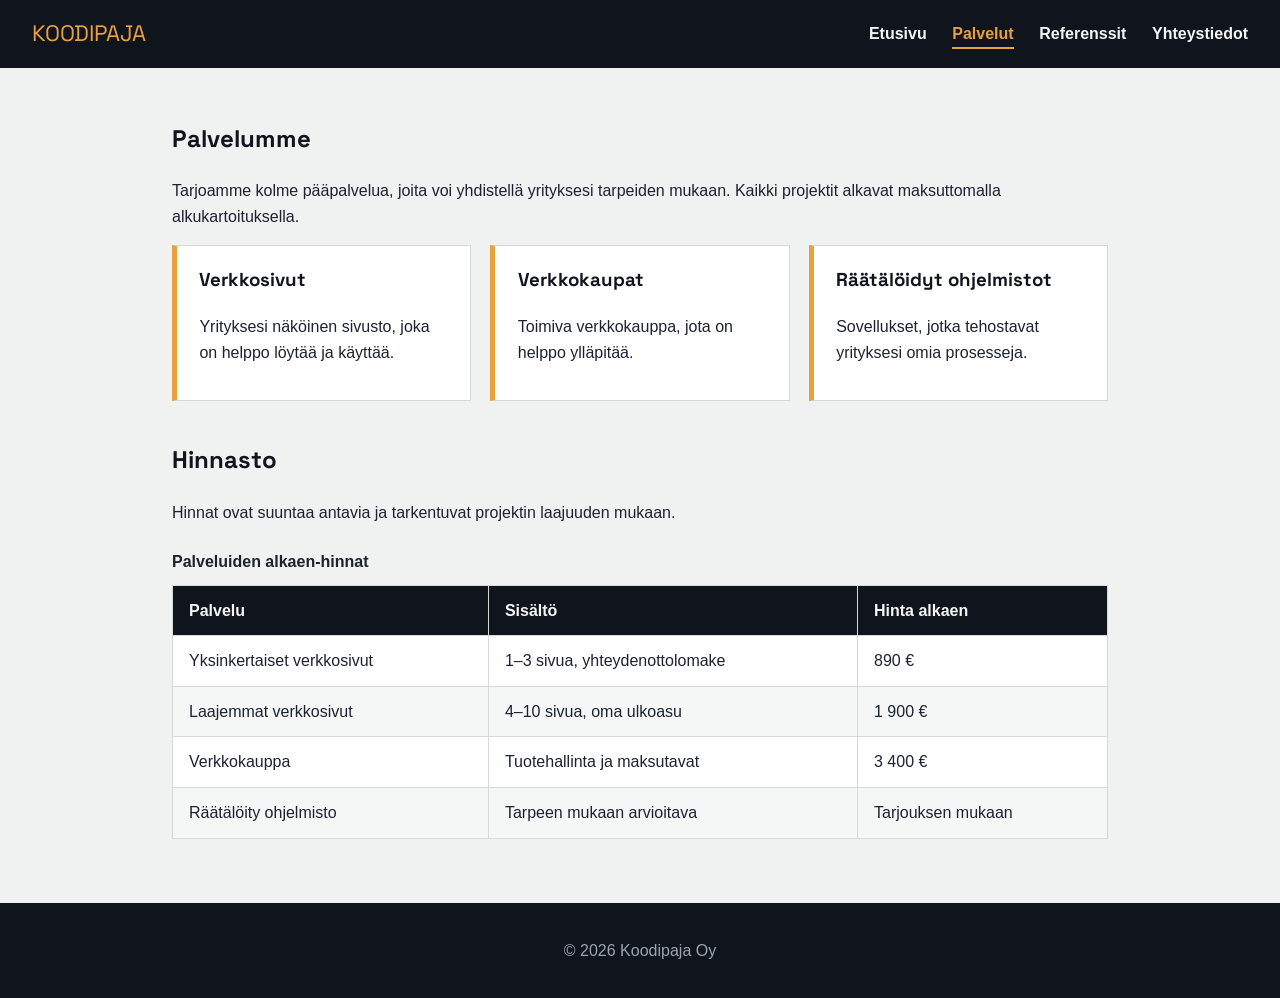
==== palvelut.html @ c45ec9d4 "vaihe 3: layout Grid ja Flexbox, kaikki sivut" ====
<!DOCTYPE html>
<html lang="fi">
<head>
    <meta charset="UTF-8">
    <meta name="viewport" content="width=device-width, initial-scale=1.0">
    <title>Palvelut - Koodipaja Oy</title>
    <meta name="description" content="Koodipaja Oy suunnittelee ja toteuttaa verkkosivuja, verkkokauppoja ja räätälöityjä ohjelmistoja pienille ja keskisuurille yrityksille.">
    <link rel="preconnect" href="https://fonts.googleapis.com">
    <link rel="preconnect" href="https://fonts.gstatic.com" crossorigin>
    <link href="https://fonts.googleapis.com/css2?family=Space+Grotesk:wght@500;700&display=swap" rel="stylesheet">
    <link rel="stylesheet" href="css/styles.css">
    <link rel="stylesheet" href="css/styles.css">
</head>
<body>

    <header>
        <p class="logo">KOODIPAJA
        </p>
        <nav>
            <ul>
                <li><a href="index.html">Etusivu</a></li>
                <li><a href="palvelut.html" aria-current="page">Palvelut</a></li>
                <li><a href="referenssit.html">Referenssit</a></li>
                <li><a href="yhteys.html">Yhteystiedot</a></li>
            </ul>
        </nav>
    </header>

    <main>
    <section>
        <h1>Palvelumme</h1>
        <p>
            Tarjoamme kolme pääpalvelua, joita voi yhdistellä yrityksesi
            tarpeiden mukaan. Kaikki projektit alkavat maksuttomalla
            alkukartoituksella.
        </p>

        <div class="korttiruudukko">
            <article class="kortti">
                <h3>Verkkosivut</h3>
                <p>Yrityksesi näköinen sivusto, joka on helppo löytää ja käyttää.</p>
            </article>
            <article class="kortti">
                <h3>Verkkokaupat</h3>
                <p>Toimiva verkkokauppa, jota on helppo ylläpitää.</p>
            </article>
            <article class="kortti">
                <h3>Räätälöidyt ohjelmistot</h3>
                <p>Sovellukset, jotka tehostavat yrityksesi omia prosesseja.</p>
            </article>
        </div>
    </section> <h2>Hinnasto</h2>
        <p>Hinnat ovat suuntaa antavia ja tarkentuvat projektin laajuuden mukaan.</p>

        <table>
            <caption>Palveluiden alkaen-hinnat</caption>
            <thead>
                <tr>
                    <th scope="col">Palvelu</th>
                    <th scope="col">Sisältö</th>
                    <th scope="col">Hinta alkaen</th>
                </tr>
            </thead>
            <tbody>
                <tr>
                    <td>Yksinkertaiset verkkosivut</td>
                    <td>1–3 sivua, yhteydenottolomake</td>
                    <td>890 €</td>
                </tr>
                <tr>
                    <td>Laajemmat verkkosivut</td>
                    <td>4–10 sivua, oma ulkoasu</td>
                    <td>1 900 €</td>
                </tr>
                <tr>
                    <td>Verkkokauppa</td>
                    <td>Tuotehallinta ja maksutavat</td>
                    <td>3 400 €</td>
                </tr>
                <tr>
                    <td>Räätälöity ohjelmisto</td>
                    <td>Tarpeen mukaan arvioitava</td>
                    <td>Tarjouksen mukaan</td>
                </tr>
            </tbody>
        </table>
    </section>
</main>

    <footer>
        <p>&copy; 2026 Koodipaja Oy</p>
    </footer>

</body>
</html>
---- css/styles.css ----
/* Koodipaja Oy - tyylitiedosto
   Tämä tiedosto täydennetään seuraavissa vaiheissa. */

   /* # värimuuttujia */

   :root {
      --vari-tausta: #eff2f1;
      --vari-tumma: #10141c;
      --vari-teksti: #1c2230;
      --vari-teksti-vaalea: #f4f6f5;
      --vari-aksentti: #e8a13d;
      --vari-sininen: #3e7cb1;


      --fontti-otsikko: "Space Grotesk", "Trebuchet MS", sans-serif;
      --fontti-teksti: "Segoe UI", ARIAL, sans-serif;
   }



body {
   margin: 0;
   font-family: var(--fontti-teksti);
   color: var(--vari-teksti);
   background-color: var(--vari-tausta);
   line-height: 1.6;

   display: grid;
   grid-template-rows: auto 1fr auto;
   min-height: 100vh;
}

h1, h2, h3 {
   font-family: var(--fontti-otsikko);
   color: var(--vari-tumma);
}

header {
   background-color: var(--vari-tumma);
   color: var(--vari-teksti-vaalea);
   padding: 1rem 2rem;
   display: flex;
   justify-content: space-between;
   align-items: center;
}

.logo {
   font-family: var(--fontti-otsikko);
   font-size: 1.4rem;
   margin: 0;
   color: var(--vari-aksentti);
}

nav ul {
   list-style: none;
   display: flex;
   gap: 1.6rem;
   margin: 0;
   padding: 0;
}

nav a {
   color: var(--vari-teksti-vaalea);
   text-decoration: none;
   font-weight: 600;
   padding: 0.3rem 0;
   border-bottom: 2px solid transparent;
}

nav a:hover,
nav a:focus {
   color: var (--vari-aksentti);
   border-bottom: 2px solid var(--vari-aksentti);
}

nav a[aria-current="page"] {
   color: var(--vari-aksentti);
   border-bottom: 2px solid var(--vari-aksentti);
}

main {
   max-width: 1000px;
   margin: 0 auto;
   padding: 2rem;
   width: 100%;
}

section {
   margin-bottom: 2.5rem;
}

.korttiruudukko {
   display: grid;
   grid-template-columns: repeat(auto-fit, minmax(220px, 1fr));
   gap: 1.2rem;
   margin-top: 1rem;
}

.korttiruudukko li {
   background-color: #ffffff;
   border: 1px solid #d4d9d7;
   border-left: 5px solid var(--vari-aksentti);
   padding: 1.2rem 1.4rem;
}

.kortti h3 {
    margin-top: 0;
}

* {
   box-sizing: border-box;
}

a {
   color: var(--vari-sininen, #3e7cb1);
}

footer {
   background-color: var(--vari-tumma);
   color: #9aa4b2;
   text-align: center;
   padding: 1.2rem;
   margin-top: 2rem;
}

.kortti {
    background-color: #ffffff;
    border: 1px solid #d4d9d7;
    border-left: 5px solid var(--vari-aksentti);
    padding: 1.2rem 1.4rem;
}

.kortti h3 {
    margin-top: 0;
}

/* --- Taulukko --- */
table {
   width: 100%;
   border-collapse: collapse;
   margin-top: 1.5rem;
   background-color: #ffffff;
}

caption {
   text-align: left;
   font-weight: 600;
   margin-bottom: 0.6rem;
}
th, td {
   border: 1px solid #d4d9d7;
   padding: 0.75rem 1rem;
   text-align: left;
}

thead th {
   background-color: var(--vari-tumma);
   color: var(--vari-teksti-vaalea);
}

tbody tr:nth-child(even) {
   background-color: #f5f7f6;
}

/* --- Lomake (flexbox) --- */
form {
   background-color: #ffffff;
   border: 1px solid #d4d9d7;
   padding: 1.8rem;
   max-width: 560px;
   margin-top: 1.5rem;
}

.lomake-kentta {
   display: flex;
   flex-direction: column;
   margin-bottom: 1.2rem;
}

label {
   font-weight: 600;
   margin-bottom: 0.4rem;
}

input,
textarea,
select {
   font-family: var(--fontti-teksti);
   font-size: 1rem;
   padding: 0.6rem 0.7rem;
   border: 1px solid #d4d9d7;
   border-radius: 3px;
}

input:focus,
textarea:focus,
select:focus {
   outline: 2px solid var(--vari-sininen);
   outline-offset: 1px;
}

button {
   font-family: var(--fontti-otsikko);
   background-color: var(--vari-aksentti);
   color: var(--vari-tumma);
   border: none;
   padding: 0.7rem 1.6rem;
   font-size: 1rem;
   font-weight: 700;
   cursor: pointer;
}

button:hover {
   background-color: #c9821f;
}

.kortti img {
   max-width: 100%;
   height: auto;
   display: block;
   margin-bottom: 1rem;
}

/* --- Responsiivisuus --- */
@media (max-width: 640px) {
   header {
      flex-direction: column;
      align-items: flex-start;
      gap: 0.8rem;
      padding: 1rem 1.2rem;
   }

   nav ul {
      gap: 1rem;
   }
   
   h1 {
      font-size: 1.8rem;
   }
   main {
      padding: 1.5rem 1.2rem 3rem;
   }

   th, td {
      padding: 0.5rem 0.6rem;
      font-size: 0.9rem;
   }
}
---- css/styles.css ----
/* Koodipaja Oy - tyylitiedosto
   Tämä tiedosto täydennetään seuraavissa vaiheissa. */

   /* # värimuuttujia */

   :root {
      --vari-tausta: #eff2f1;
      --vari-tumma: #10141c;
      --vari-teksti: #1c2230;
      --vari-teksti-vaalea: #f4f6f5;
      --vari-aksentti: #e8a13d;
      --vari-sininen: #3e7cb1;


      --fontti-otsikko: "Space Grotesk", "Trebuchet MS", sans-serif;
      --fontti-teksti: "Segoe UI", ARIAL, sans-serif;
   }



body {
   margin: 0;
   font-family: var(--fontti-teksti);
   color: var(--vari-teksti);
   background-color: var(--vari-tausta);
   line-height: 1.6;

   display: grid;
   grid-template-rows: auto 1fr auto;
   min-height: 100vh;
}

h1, h2, h3 {
   font-family: var(--fontti-otsikko);
   color: var(--vari-tumma);
}

header {
   background-color: var(--vari-tumma);
   color: var(--vari-teksti-vaalea);
   padding: 1rem 2rem;
   display: flex;
   justify-content: space-between;
   align-items: center;
}

.logo {
   font-family: var(--fontti-otsikko);
   font-size: 1.4rem;
   margin: 0;
   color: var(--vari-aksentti);
}

nav ul {
   list-style: none;
   display: flex;
   gap: 1.6rem;
   margin: 0;
   padding: 0;
}

nav a {
   color: var(--vari-teksti-vaalea);
   text-decoration: none;
   font-weight: 600;
   padding: 0.3rem 0;
   border-bottom: 2px solid transparent;
}

nav a:hover,
nav a:focus {
   color: var (--vari-aksentti);
   border-bottom: 2px solid var(--vari-aksentti);
}

nav a[aria-current="page"] {
   color: var(--vari-aksentti);
   border-bottom: 2px solid var(--vari-aksentti);
}

main {
   max-width: 1000px;
   margin: 0 auto;
   padding: 2rem;
   width: 100%;
}

section {
   margin-bottom: 2.5rem;
}

.korttiruudukko {
   display: grid;
   grid-template-columns: repeat(auto-fit, minmax(220px, 1fr));
   gap: 1.2rem;
   margin-top: 1rem;
}

.korttiruudukko li {
   background-color: #ffffff;
   border: 1px solid #d4d9d7;
   border-left: 5px solid var(--vari-aksentti);
   padding: 1.2rem 1.4rem;
}

.kortti h3 {
    margin-top: 0;
}

* {
   box-sizing: border-box;
}

a {
   color: var(--vari-sininen, #3e7cb1);
}

footer {
   background-color: var(--vari-tumma);
   color: #9aa4b2;
   text-align: center;
   padding: 1.2rem;
   margin-top: 2rem;
}

.kortti {
    background-color: #ffffff;
    border: 1px solid #d4d9d7;
    border-left: 5px solid var(--vari-aksentti);
    padding: 1.2rem 1.4rem;
}

.kortti h3 {
    margin-top: 0;
}

/* --- Taulukko --- */
table {
   width: 100%;
   border-collapse: collapse;
   margin-top: 1.5rem;
   background-color: #ffffff;
}

caption {
   text-align: left;
   font-weight: 600;
   margin-bottom: 0.6rem;
}
th, td {
   border: 1px solid #d4d9d7;
   padding: 0.75rem 1rem;
   text-align: left;
}

thead th {
   background-color: var(--vari-tumma);
   color: var(--vari-teksti-vaalea);
}

tbody tr:nth-child(even) {
   background-color: #f5f7f6;
}

/* --- Lomake (flexbox) --- */
form {
   background-color: #ffffff;
   border: 1px solid #d4d9d7;
   padding: 1.8rem;
   max-width: 560px;
   margin-top: 1.5rem;
}

.lomake-kentta {
   display: flex;
   flex-direction: column;
   margin-bottom: 1.2rem;
}

label {
   font-weight: 600;
   margin-bottom: 0.4rem;
}

input,
textarea,
select {
   font-family: var(--fontti-teksti);
   font-size: 1rem;
   padding: 0.6rem 0.7rem;
   border: 1px solid #d4d9d7;
   border-radius: 3px;
}

input:focus,
textarea:focus,
select:focus {
   outline: 2px solid var(--vari-sininen);
   outline-offset: 1px;
}

button {
   font-family: var(--fontti-otsikko);
   background-color: var(--vari-aksentti);
   color: var(--vari-tumma);
   border: none;
   padding: 0.7rem 1.6rem;
   font-size: 1rem;
   font-weight: 700;
   cursor: pointer;
}

button:hover {
   background-color: #c9821f;
}

.kortti img {
   max-width: 100%;
   height: auto;
   display: block;
   margin-bottom: 1rem;
}

/* --- Responsiivisuus --- */
@media (max-width: 640px) {
   header {
      flex-direction: column;
      align-items: flex-start;
      gap: 0.8rem;
      padding: 1rem 1.2rem;
   }

   nav ul {
      gap: 1rem;
   }
   
   h1 {
      font-size: 1.8rem;
   }
   main {
      padding: 1.5rem 1.2rem 3rem;
   }

   th, td {
      padding: 0.5rem 0.6rem;
      font-size: 0.9rem;
   }
}
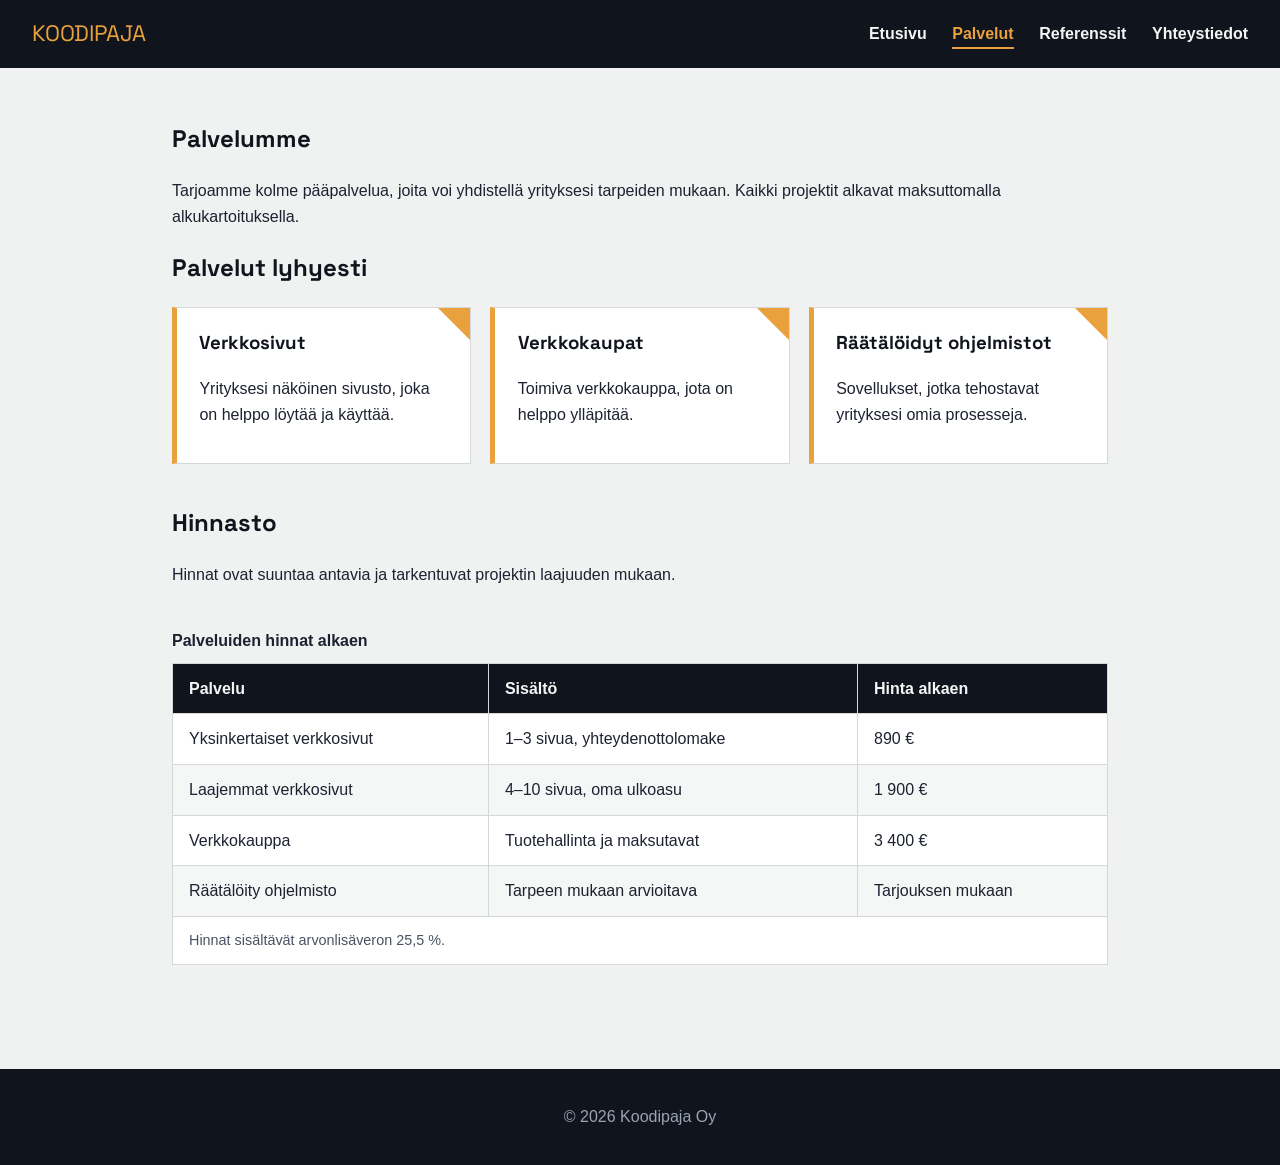
==== commit ee9f4bdf: "vaihe 5: taulukko ja lomake" ====
--- a/palvelut.html
+++ b/palvelut.html
@@ -9,7 +9,7 @@
     <link rel="preconnect" href="https://fonts.gstatic.com" crossorigin>
     <link href="https://fonts.googleapis.com/css2?family=Space+Grotesk:wght@500;700&display=swap" rel="stylesheet">
     <link rel="stylesheet" href="css/styles.css">
-    <link rel="stylesheet" href="css/styles.css">
+
 </head>
 <body>
 
@@ -34,7 +34,7 @@
             tarpeiden mukaan. Kaikki projektit alkavat maksuttomalla
             alkukartoituksella.
         </p>
-
+        <h2>Palvelut lyhyesti</h2>
         <div class="korttiruudukko">
             <article class="kortti">
                 <h3>Verkkosivut</h3>
@@ -49,11 +49,14 @@
                 <p>Sovellukset, jotka tehostavat yrityksesi omia prosesseja.</p>
             </article>
         </div>
-    </section> <h2>Hinnasto</h2>
+    </section>
+    <section>
+    <h2>Hinnasto</h2>
         <p>Hinnat ovat suuntaa antavia ja tarkentuvat projektin laajuuden mukaan.</p>
-
+        
+        <div class="taulukko-kaari">
         <table>
-            <caption>Palveluiden alkaen-hinnat</caption>
+            <caption>Palveluiden hinnat alkaen</caption>
             <thead>
                 <tr>
                     <th scope="col">Palvelu</th>
@@ -83,7 +86,15 @@
                     <td>Tarjouksen mukaan</td>
                 </tr>
             </tbody>
+            <tfoot>
+                <tr>
+                    <td colspan="3">Hinnat sisältävät arvonlisäveron 25,5 %.</td>
+                </tr>
+            </tfoot>
         </table>
+        </div>
+        </table>
+        </div>
     </section>
 </main>
 
--- a/css/styles.css
+++ b/css/styles.css
@@ -36,6 +36,9 @@
 }
 
 header {
+   position: sticky;
+   top: 0;
+   z-index: 100;
    background-color: var(--vari-tumma);
    color: var(--vari-teksti-vaalea);
    padding: 1rem 2rem;
@@ -69,7 +72,7 @@
 
 nav a:hover,
 nav a:focus {
-   color: var (--vari-aksentti);
+   color: var(--vari-aksentti);
    border-bottom: 2px solid var(--vari-aksentti);
 }
 
@@ -124,6 +127,7 @@
 }
 
 .kortti {
+   position: relative;
     background-color: #ffffff;
     border: 1px solid #d4d9d7;
     border-left: 5px solid var(--vari-aksentti);
@@ -245,4 +249,58 @@
       padding: 0.5rem 0.6rem;
       font-size: 0.9rem;
    }
+}
+
+.kortti::before {
+   content: "";
+   position: absolute;
+   top: 0;
+   right: 0;
+   width: 0;
+   height: 0;
+   border-style: solid;
+   border-width: 0 2rem 2rem 0;
+   border-color: transparent var(--vari-aksentti) transparent transparent;
+}
+
+.taulukko-kaari {
+   overflow-x: auto;
+}
+
+tfoot td {
+   font-size: 0.9rem;
+   color: #4a5363;
+}
+
+/* --- Lomakkeen lisäosat --- */
+fieldset {
+   border: 1px solid #d4d9d7;
+   padding: 1rem 1.2rem;
+   margin: 0 0 1.2rem;
+}
+
+legend {
+   font-family: var(--fontti-otsikko);
+   font-weight: 700;
+   padding: 0 0.4rem;
+}
+
+.valinta {
+   display: flex;
+   align-items: center;
+   gap: 0.5rem;
+   font-weight: 400;
+   margin-bottom: 0.4rem;
+}
+
+input[type="radio"],
+input[type="checkbox"] {
+   accent-color: var(--vari-sininen);
+}
+
+input:user-invalid,
+textarea:user-invalid,
+select:user-invalid {
+   border-color: #b3261e;
+   background-color: #fdf1f0;
 }
